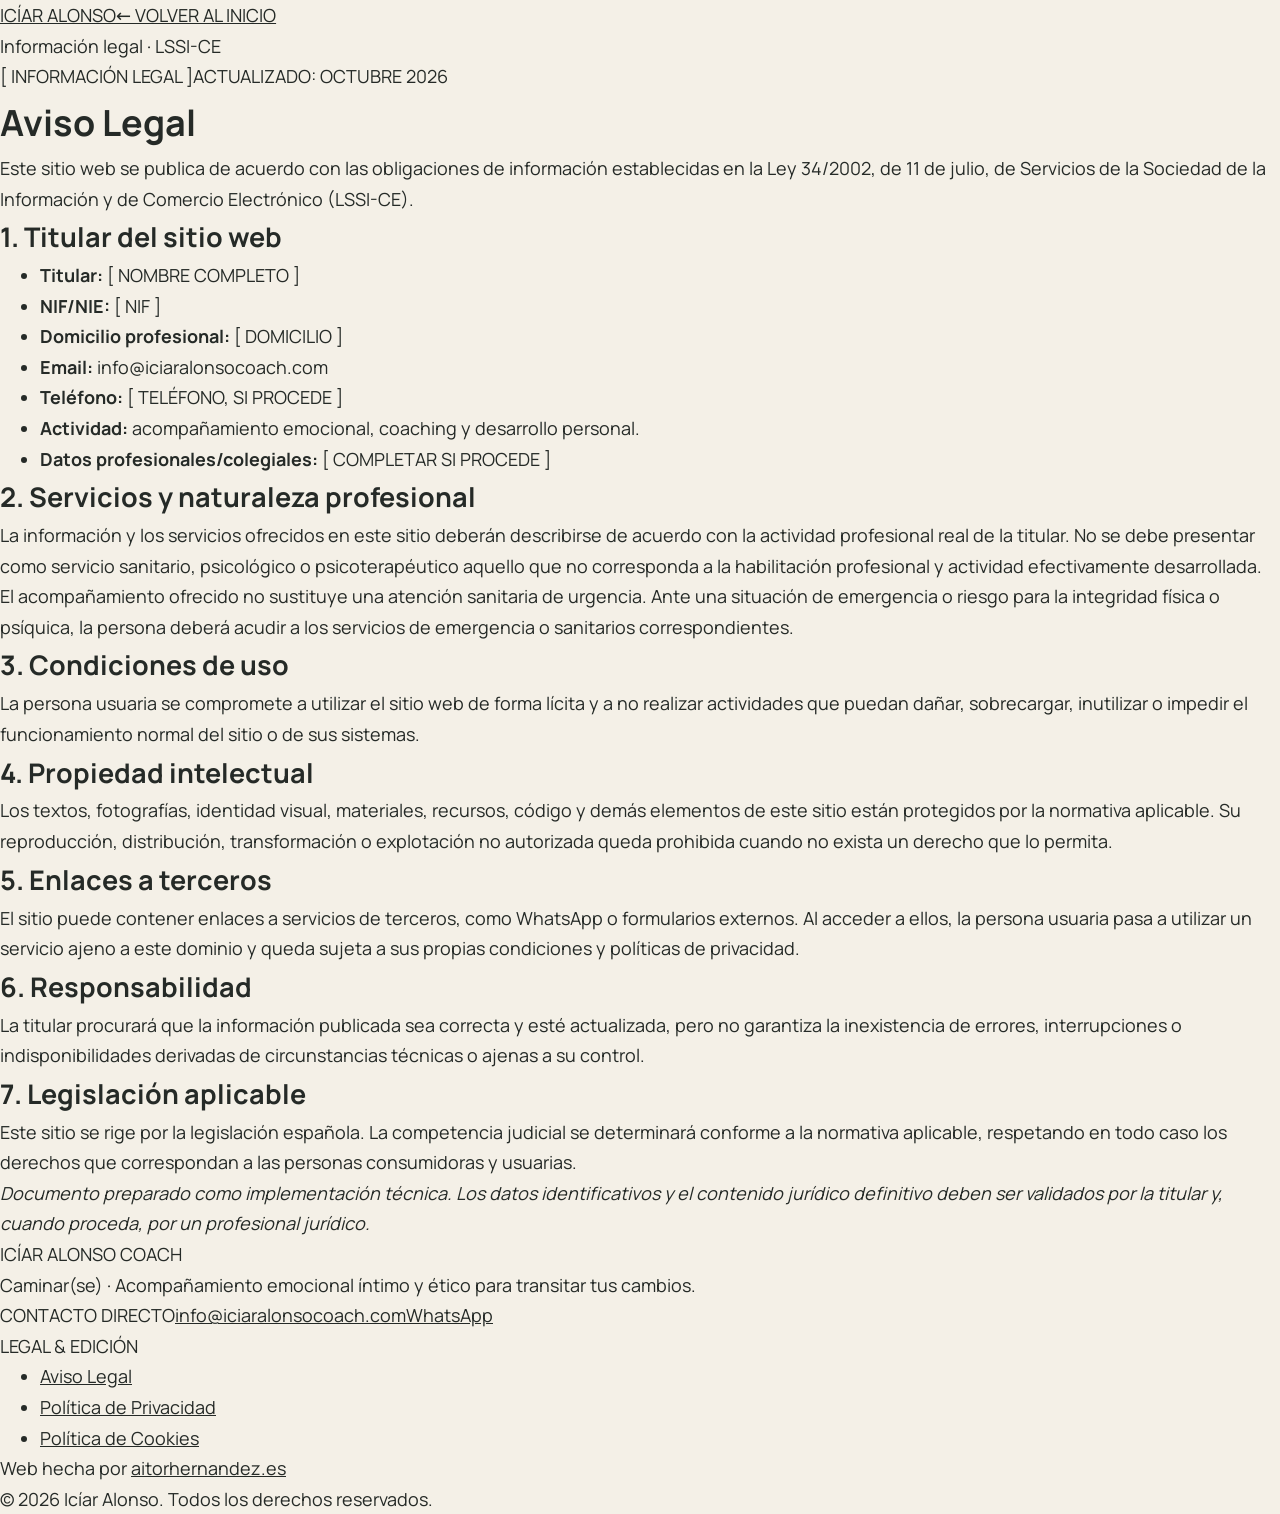
==== aviso-legal.html @ b38d6a60 "legal: add correctly named legal notice page" ====
<!DOCTYPE html>
<html lang="es" dir="ltr">
<head>
  <meta charset="UTF-8">
  <meta name="viewport" content="width=device-width, initial-scale=1.0, viewport-fit=cover">
  <title>Aviso Legal — Icíar Alonso Coach</title>
  <meta name="robots" content="noindex, follow">
  <link rel="canonical" href="https://iciarcoach.es/aviso-legal.html">
  <link rel="icon" href="favicon.svg" type="image/svg+xml">
  <meta name="theme-color" content="#F4F0E7">
  <link rel="stylesheet" href="css/styles.css">
</head>
<body class="editorial-flow page-reading">
<header class="masthead"><div class="masthead-inner">
  <a href="index.html" class="brand-signature" aria-label="Volver al inicio"><span class="brand-top">ICÍAR ALONSO</span><span class="brand-bottom">← VOLVER AL INICIO</span></a>
  <div class="masthead-center"><span class="live-status">Información legal · LSSI-CE</span></div>
</div></header>
<main class="letter-reading-view"><div class="letter-container">
  <div class="letter-stamp-top"><span class="spec-id">[ INFORMACIÓN LEGAL ]</span><span class="spec-legend">ACTUALIZADO: OCTUBRE 2026</span></div>
  <header class="letter-header"><h1 class="letter-headline">Aviso Legal</h1></header>
  <div class="legal-prose-content">
    <p>Este sitio web se publica de acuerdo con las obligaciones de información establecidas en la Ley 34/2002, de 11 de julio, de Servicios de la Sociedad de la Información y de Comercio Electrónico (LSSI-CE).</p>
    <section class="legal-block"><h2>1. Titular del sitio web</h2>
      <ul class="legal-data-list">
        <li><strong>Titular:</strong> [ NOMBRE COMPLETO ]</li>
        <li><strong>NIF/NIE:</strong> [ NIF ]</li>
        <li><strong>Domicilio profesional:</strong> [ DOMICILIO ]</li>
        <li><strong>Email:</strong> info@iciaralonsocoach.com</li>
        <li><strong>Teléfono:</strong> [ TELÉFONO, SI PROCEDE ]</li>
        <li><strong>Actividad:</strong> acompañamiento emocional, coaching y desarrollo personal.</li>
        <li><strong>Datos profesionales/colegiales:</strong> [ COMPLETAR SI PROCEDE ]</li>
      </ul>
    </section>
    <section class="legal-block"><h2>2. Servicios y naturaleza profesional</h2>
      <p>La información y los servicios ofrecidos en este sitio deberán describirse de acuerdo con la actividad profesional real de la titular. No se debe presentar como servicio sanitario, psicológico o psicoterapéutico aquello que no corresponda a la habilitación profesional y actividad efectivamente desarrollada.</p>
      <p>El acompañamiento ofrecido no sustituye una atención sanitaria de urgencia. Ante una situación de emergencia o riesgo para la integridad física o psíquica, la persona deberá acudir a los servicios de emergencia o sanitarios correspondientes.</p>
    </section>
    <section class="legal-block"><h2>3. Condiciones de uso</h2>
      <p>La persona usuaria se compromete a utilizar el sitio web de forma lícita y a no realizar actividades que puedan dañar, sobrecargar, inutilizar o impedir el funcionamiento normal del sitio o de sus sistemas.</p>
    </section>
    <section class="legal-block"><h2>4. Propiedad intelectual</h2>
      <p>Los textos, fotografías, identidad visual, materiales, recursos, código y demás elementos de este sitio están protegidos por la normativa aplicable. Su reproducción, distribución, transformación o explotación no autorizada queda prohibida cuando no exista un derecho que lo permita.</p>
    </section>
    <section class="legal-block"><h2>5. Enlaces a terceros</h2>
      <p>El sitio puede contener enlaces a servicios de terceros, como WhatsApp o formularios externos. Al acceder a ellos, la persona usuaria pasa a utilizar un servicio ajeno a este dominio y queda sujeta a sus propias condiciones y políticas de privacidad.</p>
    </section>
    <section class="legal-block"><h2>6. Responsabilidad</h2>
      <p>La titular procurará que la información publicada sea correcta y esté actualizada, pero no garantiza la inexistencia de errores, interrupciones o indisponibilidades derivadas de circunstancias técnicas o ajenas a su control.</p>
    </section>
    <section class="legal-block"><h2>7. Legislación aplicable</h2>
      <p>Este sitio se rige por la legislación española. La competencia judicial se determinará conforme a la normativa aplicable, respetando en todo caso los derechos que correspondan a las personas consumidoras y usuarias.</p>
    </section>
    <p class="legal-meta-note"><em>Documento preparado como implementación técnica. Los datos identificativos y el contenido jurídico definitivo deben ser validados por la titular y, cuando proceda, por un profesional jurídico.</em></p>
  </div>
</div></main>
<footer class="colophon" role="contentinfo"><div class="colophon-bounds">
  <div class="colophon-primary"><span class="colophon-logo">ICÍAR ALONSO COACH</span><p class="colophon-statement">Caminar(se) · Acompañamiento emocional íntimo y ético para transitar tus cambios.</p></div>
  <div class="colophon-contact"><span class="colophon-col-head">CONTACTO DIRECTO</span><a href="mailto:info@iciaralonsocoach.com">info@iciaralonsocoach.com</a><a href="https://wa.link/zugo5a" target="_blank" rel="noopener noreferrer">WhatsApp</a></div>
  <div class="colophon-legal"><span class="colophon-col-head">LEGAL & EDICIÓN</span><ul class="legal-nav-list"><li><a href="aviso-legal.html">Aviso Legal</a></li><li><a href="politica-privacidad.html">Política de Privacidad</a></li><li><a href="politica-cookies.html">Política de Cookies</a></li></ul><p class="credits-line">Web hecha por <a href="https://aitorhernandez.es" target="_blank" rel="noopener noreferrer" class="author-link">aitorhernandez.es</a></p><p>&copy; 2026 Icíar Alonso. Todos los derechos reservados.</p></div>
</div></footer>
<script src="js/main.js" defer></script>
</body></html>
---- css/styles.css ----
@font-face{font-family:"Fraunces";src:url(../fonts/fraunces-latin-wght-normal.woff2) format("woff2");font-weight:100 900;font-style:normal;font-display:swap}
@font-face{font-family:"Fraunces";src:url(../fonts/fraunces-latin-wght-italic.woff2) format("woff2");font-weight:100 900;font-style:italic;font-display:swap}
@font-face{font-family:"Manrope";src:url(../fonts/manrope-latin-wght-normal.woff2) format("woff2");font-weight:200 800;font-display:swap}
:root{--bosque:#29483F;--salvia:#A9BBAE;--marfil:#F4F0E7;--terracota:#B76F5C;--arena:#D8C7AA;--carbon:#252A27;
--serif:"Fraunces",Georgia,serif;--sans:"Manrope",system-ui,sans-serif;--pad:clamp(1.4rem,6vw,6rem);--ease:cubic-bezier(.2,.7,.1,1)}
*,*::before,*::after{box-sizing:border-box;margin:0}
html{scroll-behavior:smooth;-webkit-text-size-adjust:100%}
body{background:var(--marfil);color:var(--carbon);font:400 1.0625rem/1.7 var(--sans);overflow-x:hidden}
img{display:block;max-width:100%;height:auto}
a{color:inherit}
em{font-style:italic}
:focus-visible{outline:2px solid var(--terracota);outline-offset:4px}
.skip{position:absolute;left:1rem;top:-4rem;background:var(--marfil);padding:.6rem 1rem;z-index:99}.skip:focus{top:1rem}

/* barra */
.bar{position:fixed;inset:0 0 auto;z-index:20;display:flex;justify-content:space-between;align-items:center;padding:calc(1.1rem + env(safe-area-inset-top)) var(--pad) 1rem;color:var(--marfil);mix-blend-mode:normal;transition:transform .5s var(--ease)}
.bar.is-hidden{transform:translateY(-110%)}
.bar__mark{font:italic 400 1.25rem var(--serif);text-decoration:none}
.bar__mark{font:400 .95rem var(--serif);letter-spacing:.28em;text-decoration:none}
.bar__btn{background:none;border:0;color:inherit;font:600 .8rem var(--sans);letter-spacing:.14em;text-transform:lowercase;padding:.6rem 0;cursor:pointer;border-bottom:1px solid currentColor}
.menu{position:fixed;inset:0;z-index:15;background:var(--bosque);color:var(--marfil);display:flex;align-items:center;padding:var(--pad)}
.menu[hidden]{display:none}
.menu ul{list-style:none;padding:0}
.menu a{display:block;font:300 clamp(2.2rem,9vw,5rem)/1.25 var(--serif);text-decoration:none;opacity:.85}
.menu a:hover{opacity:1;font-style:italic}
.trail{position:fixed;z-index:10;top:0;bottom:0;right:.7rem;width:1px;background:rgba(127,127,127,.25);pointer-events:none}
.trail i{position:absolute;left:-3px;top:0;width:7px;height:7px;border-radius:50%;background:var(--terracota);transform:translateY(var(--y,0))}

/* piezas */
.h2{font:300 clamp(2rem,7vw,3.6rem)/1.1 var(--serif);letter-spacing:-.01em}
.h3{font:400 .95rem var(--sans);letter-spacing:.02em;margin:3rem 0 1rem;opacity:.75}
.lead{font:300 clamp(1.3rem,4.6vw,1.9rem)/1.45 var(--serif)}
.lead em,.cases em{color:var(--terracota)}
.btn{display:inline-block;background:var(--bosque);color:var(--marfil);padding:1.05rem 1.7rem;border-radius:99px;text-decoration:none;font-weight:600;font-size:.95rem;transition:background .3s,transform .3s var(--ease)}
.btn:hover{background:var(--terracota);transform:translateY(-2px)}
.btn--light{background:var(--marfil);color:var(--bosque)}.btn--light:hover{background:var(--arena);color:var(--carbon)}
.btn--sand{background:var(--arena);color:var(--carbon)}.btn--sand:hover{background:var(--marfil)}
.lnk{font-weight:600;font-size:.95rem;margin-left:1.2rem;display:inline-block;padding:.6rem 0}

/* hero */
.hero{position:relative;min-height:100svh;display:block;color:var(--marfil);background:var(--bosque);overflow:hidden}
.hero__img{position:relative;display:block;height:64svh}
.hero__img img{width:100%;height:100%;object-fit:cover;object-position:50% 35%}
.hero__img::after{content:"";position:absolute;inset:0;background:linear-gradient(180deg,rgba(20,36,30,.5) 0%,rgba(20,36,30,0) 30%,rgba(41,72,63,.7) 75%,var(--bosque) 100%)}
.hero__txt{position:relative;margin-top:-5.5rem;padding:0 var(--pad) 3.5rem;max-width:68rem;width:100%}
.hero__h{font:300 clamp(1.9rem,7.6vw,5.2rem)/1.06 var(--serif);letter-spacing:-.02em;margin-bottom:1.6rem}
.line{display:block;overflow:hidden;padding-bottom:.08em}
.line>span{display:block}
.js .line>span{transform:translateY(105%)}
.js.ready .line>span{transform:none;transition:transform 1.4s var(--ease)}
.js.ready .line:nth-child(2)>span{transition-delay:.12s}.js.ready .line:nth-child(3)>span{transition-delay:.24s}.js.ready .line:nth-child(4)>span{transition-delay:.36s}
.hero__sub{max-width:30rem;font-size:1rem;opacity:.92;margin-bottom:1.8rem}
.hero__cta .btn{background:var(--marfil);color:var(--bosque)}.hero__cta .btn:hover{background:var(--terracota);color:var(--marfil)}
.hero__sign{position:absolute;right:calc(var(--pad) + .8rem);top:50%;writing-mode:vertical-rl;font-size:.72rem;letter-spacing:.3em;opacity:.7;display:none}

/* pausa */
.pause{min-height:100svh;display:grid;place-items:center;padding:6rem var(--pad);background:var(--marfil)}
.pause__t{font:300 clamp(1.9rem,7.4vw,4.4rem)/1.22 var(--serif);max-width:20em;letter-spacing:-.015em}
.pause__t .w{opacity:.14;transition:opacity .5s}.pause__t .w.on{opacity:1}

/* qué es */
.que{padding:2rem var(--pad) 7rem;display:grid;gap:3.5rem}
.que__fig{margin:0 calc(var(--pad)*-1) 0 0;aspect-ratio:3/4;overflow:hidden}
.que__fig img{width:100%;height:100%;object-fit:cover}
.que .h2{margin-bottom:1.6rem}
.cases{list-style:none;padding:0;counter-reset:c}
.cases li{padding:1.3rem 0;border-top:1px solid rgba(37,42,39,.25);font:300 1.25rem/1.45 var(--serif)}
.cases li:last-child{border-bottom:1px solid rgba(37,42,39,.25)}
.coda{margin-top:2.5rem;font:italic 300 1.3rem/1.5 var(--serif)}

/* cómo */
.como{background:var(--bosque);color:var(--marfil);padding:7rem var(--pad);display:grid;gap:2.5rem}
.como .h2{opacity:.6;font-size:1.1rem;font-family:var(--sans);font-weight:500;letter-spacing:.02em}
.como p{font:300 clamp(1.7rem,6vw,3.2rem)/1.2 var(--serif);max-width:18em}
.como__b{margin-left:12%}.como__c{margin-left:4%;color:var(--arena)}

/* objetivo: imagen a pantalla completa */
.goal{position:relative;min-height:90svh;display:grid;align-items:end;color:var(--marfil);overflow:hidden}
.goal__img{position:absolute;inset:0;width:100%;height:100%;object-fit:cover;object-position:40% 70%}
.goal::before{content:"";position:absolute;inset:0;z-index:1;background:linear-gradient(180deg,rgba(20,36,30,.1),rgba(20,36,30,.82))}
.goal__t{position:relative;z-index:2;padding:0 var(--pad) 4rem;font:300 clamp(2.3rem,9.5vw,6.5rem)/1.04 var(--serif);letter-spacing:-.025em;max-width:13em}

/* llamada */
.call{background:var(--terracota);color:var(--marfil);padding:8rem var(--pad);min-height:85svh;display:flex;flex-direction:column;justify-content:center;align-items:flex-start;gap:1.6rem}
.call__h{font:300 clamp(2.4rem,9vw,5.4rem)/1.05 var(--serif);letter-spacing:-.02em;max-width:11em}
.call__p{max-width:30rem;font-size:1.1rem}
.call .btn--light{color:#6b3526;margin-top:1rem}

/* sobre mí */
.yo{background:var(--arena);padding:6rem var(--pad);display:grid;gap:2.5rem}
.yo__fig{width:72%;margin-left:auto;aspect-ratio:4/5;overflow:hidden;border-radius:999px 999px 0 0}
.yo__fig img{width:100%;height:100%;object-fit:cover}
.yo .h2{margin-bottom:1.5rem}.yo .lead{margin-bottom:1.5rem}.yo__body>p:last-child{max-width:34rem}

/* testimonios */
.voces{background:var(--salvia);padding:6rem 0 6rem}
.voces .h2,.voces__note{padding:0 var(--pad)}
.voces__note{margin:1rem 0 3rem;max-width:32rem;font-size:.95rem}
.voces__track{display:flex;gap:3rem;overflow-x:auto;scroll-snap-type:x mandatory;padding:0 var(--pad) 1rem;scrollbar-width:none}
.voces__track::-webkit-scrollbar{display:none}
blockquote{flex:0 0 min(86vw,34rem);scroll-snap-align:start}
blockquote p{font:300 clamp(1.3rem,4.6vw,1.75rem)/1.45 var(--serif)}
.voces{background:var(--salvia);padding:6rem var(--pad)}
.voces__note{margin:1rem 0 4rem;max-width:32rem;font-size:.95rem}
.voces__stage{display:grid}
blockquote{grid-area:1/1}
blockquote p{font:300 clamp(1.45rem,5.2vw,2.6rem)/1.35 var(--serif);max-width:26em;letter-spacing:-.01em}
.js .voz{opacity:0;visibility:hidden;transform:translateY(.8rem);transition:opacity .7s var(--ease),transform .7s var(--ease),visibility 0s .7s}
.js .voz.is-on{opacity:1;visibility:visible;transform:none;transition-delay:0s}
.voces__nav{display:flex;align-items:center;gap:1.5rem;margin-top:3.5rem;font-size:.85rem;letter-spacing:.14em}
.voces__nav button{width:3rem;height:3rem;border-radius:50%;border:1px solid var(--carbon);background:none;color:inherit;font-size:1.1rem;cursor:pointer;transition:background .3s,color .3s}
.voces__nav button:hover{background:var(--carbon);color:var(--salvia)}
.sr{position:absolute;width:1px;height:1px;overflow:hidden;clip:rect(0 0 0 0);white-space:nowrap}

/* faq */
.faq{padding:7rem var(--pad);max-width:60rem}
.faq .h2{margin-bottom:2.5rem}
details{border-top:1px solid rgba(37,42,39,.25)}details:last-of-type{border-bottom:1px solid rgba(37,42,39,.25)}
summary{list-style:none;cursor:pointer;padding:1.4rem 2rem 1.4rem 0;font:400 1.25rem/1.35 var(--serif);position:relative}
summary::-webkit-details-marker{display:none}
summary::after{content:"";position:absolute;right:.2rem;top:50%;width:.9rem;height:1px;background:currentColor;box-shadow:0 0 0 0 currentColor;transition:transform .4s var(--ease)}
summary::before{content:"";position:absolute;right:.2rem;top:50%;width:.9rem;height:1px;background:currentColor;transform:rotate(90deg);transition:transform .4s var(--ease)}
details[open] summary::before{transform:rotate(0)}
details p{padding:0 0 1.6rem;max-width:40rem}

/* regalo */
.gift{background:var(--carbon);color:var(--marfil);padding:8rem var(--pad);min-height:100svh;display:flex;flex-direction:column;justify-content:center;gap:1.5rem}
.gift__k{font:italic 300 1.1rem var(--serif);color:var(--arena)}
.gift__h{font:300 clamp(2rem,7.6vw,4.4rem)/1.1 var(--serif);max-width:14em;letter-spacing:-.015em}
.gift__p{max-width:30rem}
.gift .btn{align-self:flex-start;margin-top:.5rem}
.gift__s{font-size:.85rem;opacity:.65;max-width:30rem}

/* cierre */
.end{background:var(--bosque);color:var(--marfil);padding:8rem var(--pad) calc(3rem + env(safe-area-inset-bottom));display:grid;gap:1.8rem;justify-items:start}
.end__a{font:300 clamp(1.4rem,5vw,2.2rem)/1.35 var(--serif);max-width:22em;color:var(--salvia)}
.end__b{font:300 clamp(2.6rem,11vw,7.5rem)/1 var(--serif);letter-spacing:-.03em;max-width:9em;margin-top:2rem}
.end__c{display:flex;flex-wrap:wrap;gap:0 2rem;font-size:.95rem;margin-top:1.5rem}
.end__c a{padding:.5rem 0}
.end__line{width:100%;margin-top:5rem;overflow:visible}
.end__line path{fill:none;stroke:var(--salvia);stroke-width:1.2;stroke-dasharray:700;stroke-dashoffset:700;transition:stroke-dashoffset 2.6s var(--ease)}
.end__line.draw path{stroke-dashoffset:0}
.end__sign{font-size:.72rem;letter-spacing:.3em;opacity:.6}
.end__legal{font-size:.8rem;opacity:.7;line-height:1.8;border-top:1px solid rgba(244,240,231,.2);padding-top:1.5rem;width:100%;margin-top:1rem}
.end__legal a{text-underline-offset:3px}

/* reveal de imagen */
.js .reveal{clip-path:inset(0 0 100% 0);transition:clip-path 1.5s var(--ease)}
.js .reveal.in{clip-path:inset(0)}
.js .reveal img{clip-path:inset(0 0 100% 0);transition:clip-path 1.5s var(--ease)}
.js .reveal.in img{clip-path:inset(0)}

@media(min-width:48em){
body{font-size:1.125rem}
.bar{padding-inline:var(--pad)}
.trail{right:1.6rem}
.hero{display:flex;align-items:flex-end}
.hero__img{position:absolute;inset:0;height:auto}
.hero__img::after{background:linear-gradient(180deg,rgba(20,36,30,.45) 0%,rgba(20,36,30,.2) 35%,rgba(20,36,30,.88) 100%)}
.hero__img img{position:absolute;left:16%;width:112%;max-width:none;object-position:50% 50%;-webkit-mask-image:linear-gradient(90deg,transparent,#000 22%);mask-image:linear-gradient(90deg,transparent,#000 22%)}
.hero__txt{margin-top:0;padding-bottom:6rem;max-width:88rem}
.hero__sign{display:block}
.que{grid-template-columns:5fr 6fr;gap:clamp(3rem,8vw,9rem);align-items:start;padding-top:8rem}
.que__fig{position:sticky;top:5rem;margin:0 0 0 calc(var(--pad)*-1)}
.como{grid-template-columns:1fr;padding:11rem var(--pad)}
.como__b{margin-left:22%}.como__c{margin-left:8%}
.goal__img{object-position:50% 60%}
.call{padding-inline:var(--pad);align-items:flex-end;text-align:right}
.call__h{max-width:12em}.call__p{max-width:26rem}
.yo{grid-template-columns:5fr 6fr;align-items:center;gap:clamp(3rem,8vw,9rem);padding-block:10rem}
.yo__fig{width:100%}
 .voces{padding-block:9rem}
 .voces{padding-block:9rem}.voces__stage{max-width:62rem}
.faq{margin-left:auto;margin-right:auto}
.end{padding-top:12rem}
}
@media(prefers-reduced-motion:reduce){
html{scroll-behavior:auto}
*{transition-duration:.01ms!important}
 .js .line>span{transform:none}.js .reveal{clip-path:none}.pause__t .w{opacity:1}
 .js .line>span{transform:none}.js .reveal img{clip-path:none}.pause__t .w{opacity:1}
.end__line path{stroke-dashoffset:0}
}
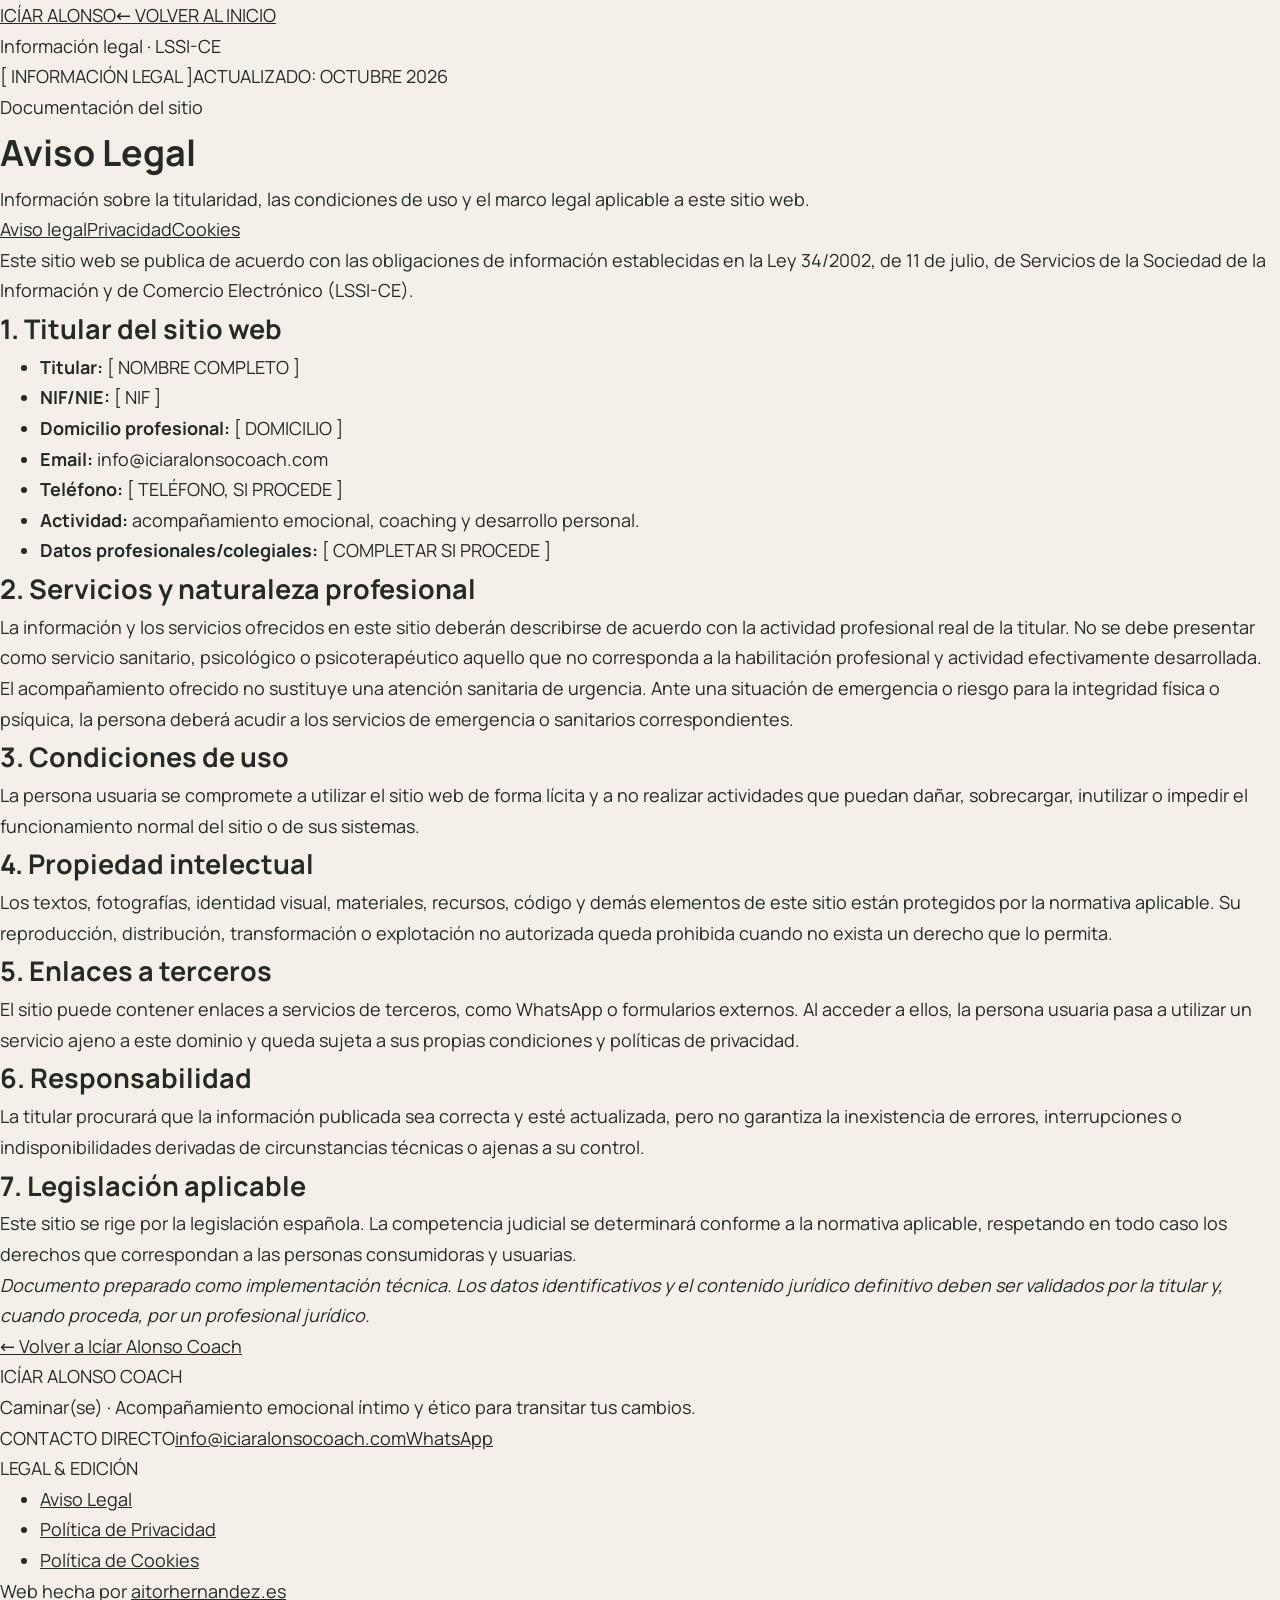
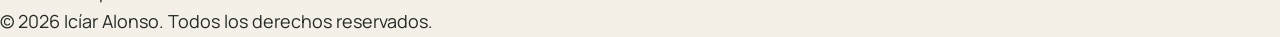
==== commit 897ec5c7: "Improve legal page UX and navigation" ====
--- a/aviso-legal.html
+++ b/aviso-legal.html
@@ -17,7 +17,8 @@
 </div></header>
 <main class="letter-reading-view"><div class="letter-container">
   <div class="letter-stamp-top"><span class="spec-id">[ INFORMACIÓN LEGAL ]</span><span class="spec-legend">ACTUALIZADO: OCTUBRE 2026</span></div>
-  <header class="letter-header"><h1 class="letter-headline">Aviso Legal</h1></header>
+  <header class="letter-header"><p class="legal-eyebrow">Documentación del sitio</p><h1 class="letter-headline">Aviso Legal</h1><p class="legal-intro">Información sobre la titularidad, las condiciones de uso y el marco legal aplicable a este sitio web.</p></header>
+  <nav class="legal-doc-nav" aria-label="Documentación legal"><a href="aviso-legal.html" aria-current="page">Aviso legal</a><a href="politica-privacidad.html">Privacidad</a><a href="politica-cookies.html">Cookies</a></nav>
   <div class="legal-prose-content">
     <p>Este sitio web se publica de acuerdo con las obligaciones de información establecidas en la Ley 34/2002, de 11 de julio, de Servicios de la Sociedad de la Información y de Comercio Electrónico (LSSI-CE).</p>
     <section class="legal-block"><h2>1. Titular del sitio web</h2>
@@ -52,6 +53,7 @@
     </section>
     <p class="legal-meta-note"><em>Documento preparado como implementación técnica. Los datos identificativos y el contenido jurídico definitivo deben ser validados por la titular y, cuando proceda, por un profesional jurídico.</em></p>
   </div>
+  <a class="legal-back-link" href="index.html">← Volver a Icíar Alonso Coach</a>
 </div></main>
 <footer class="colophon" role="contentinfo"><div class="colophon-bounds">
   <div class="colophon-primary"><span class="colophon-logo">ICÍAR ALONSO COACH</span><p class="colophon-statement">Caminar(se) · Acompañamiento emocional íntimo y ético para transitar tus cambios.</p></div>
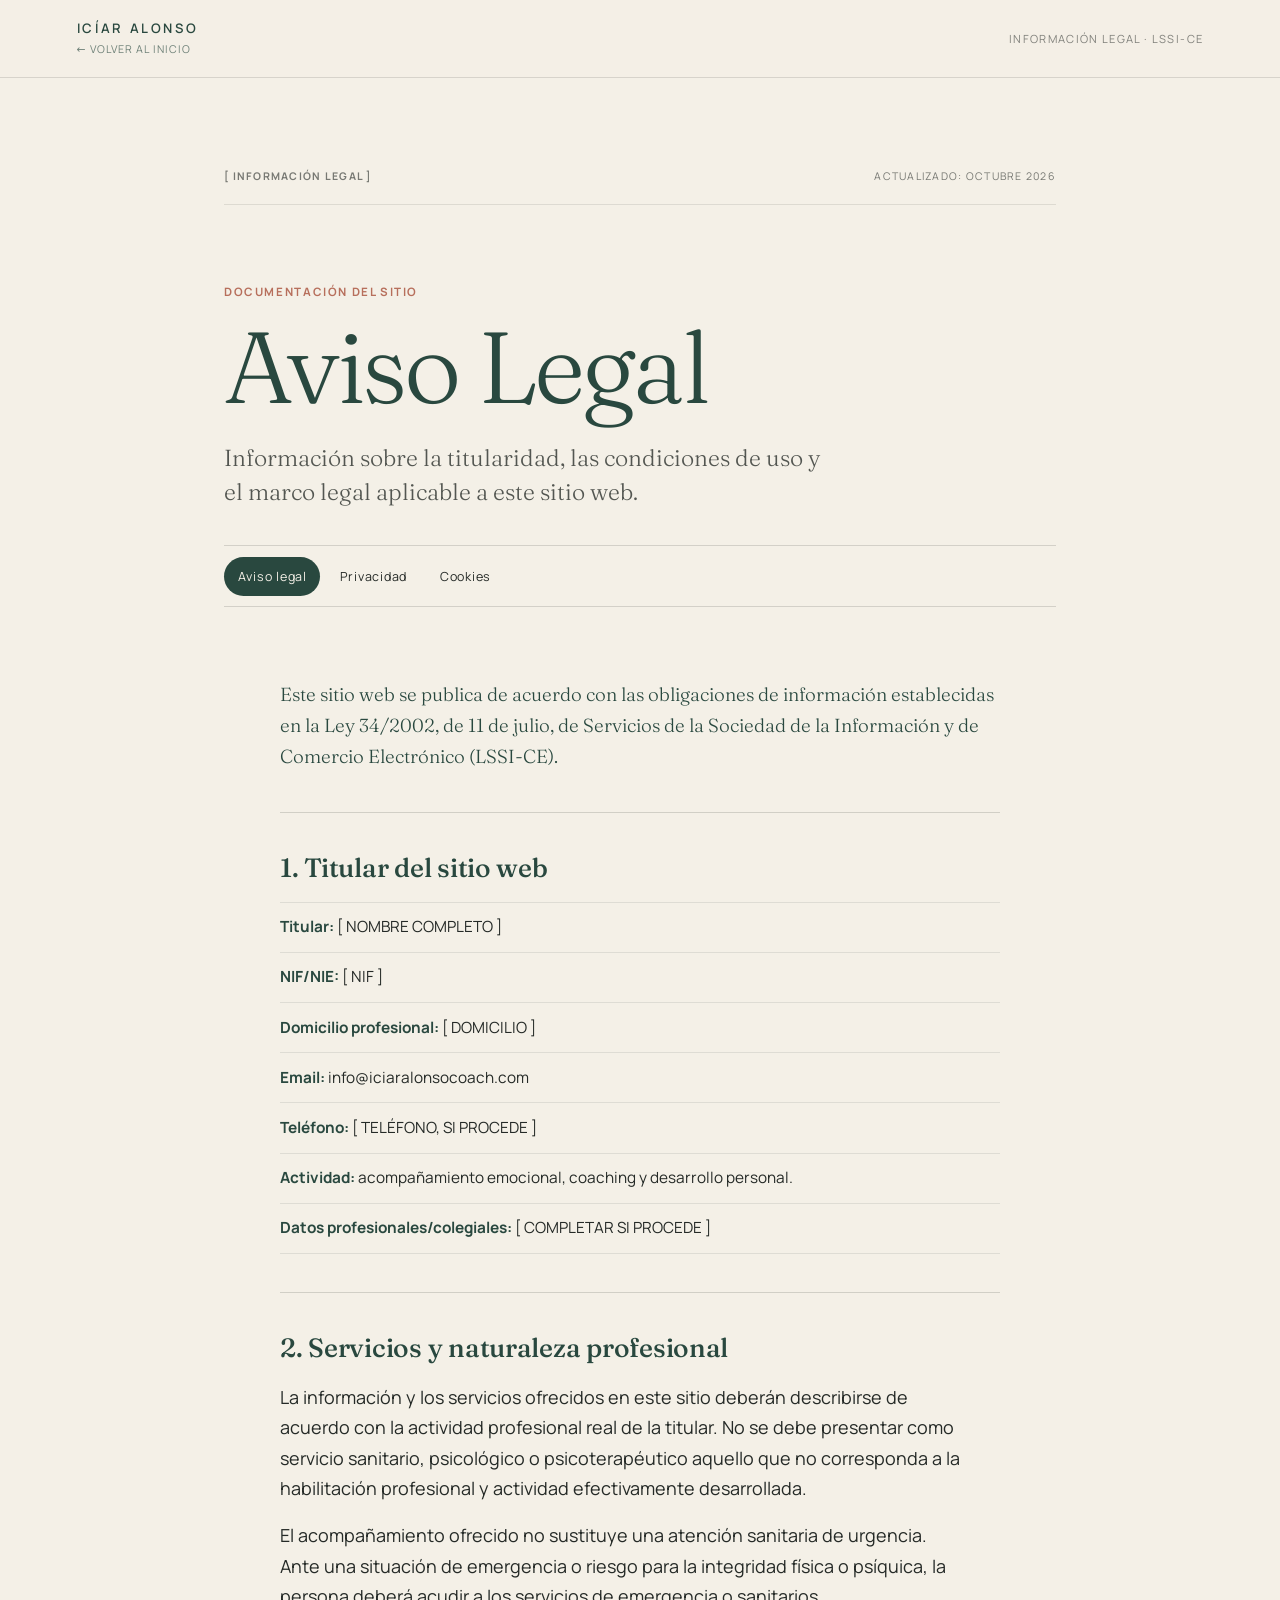
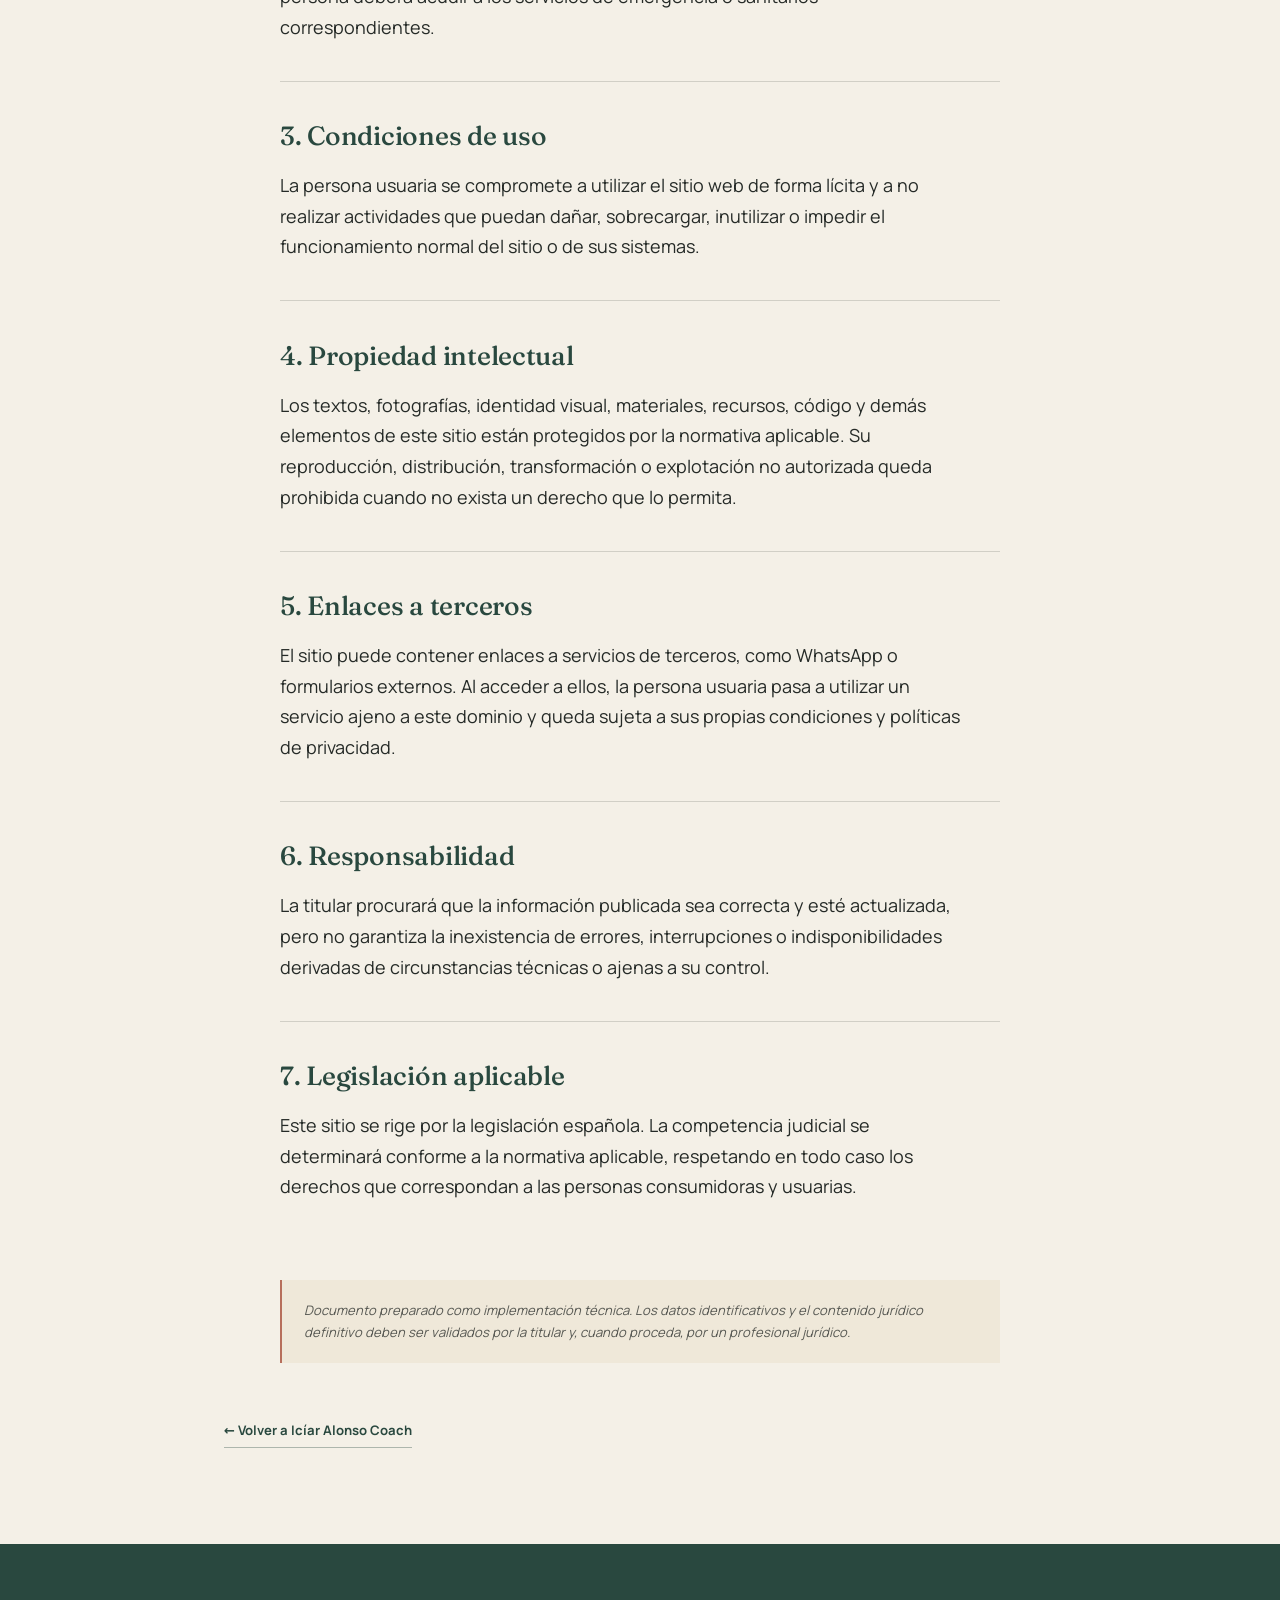
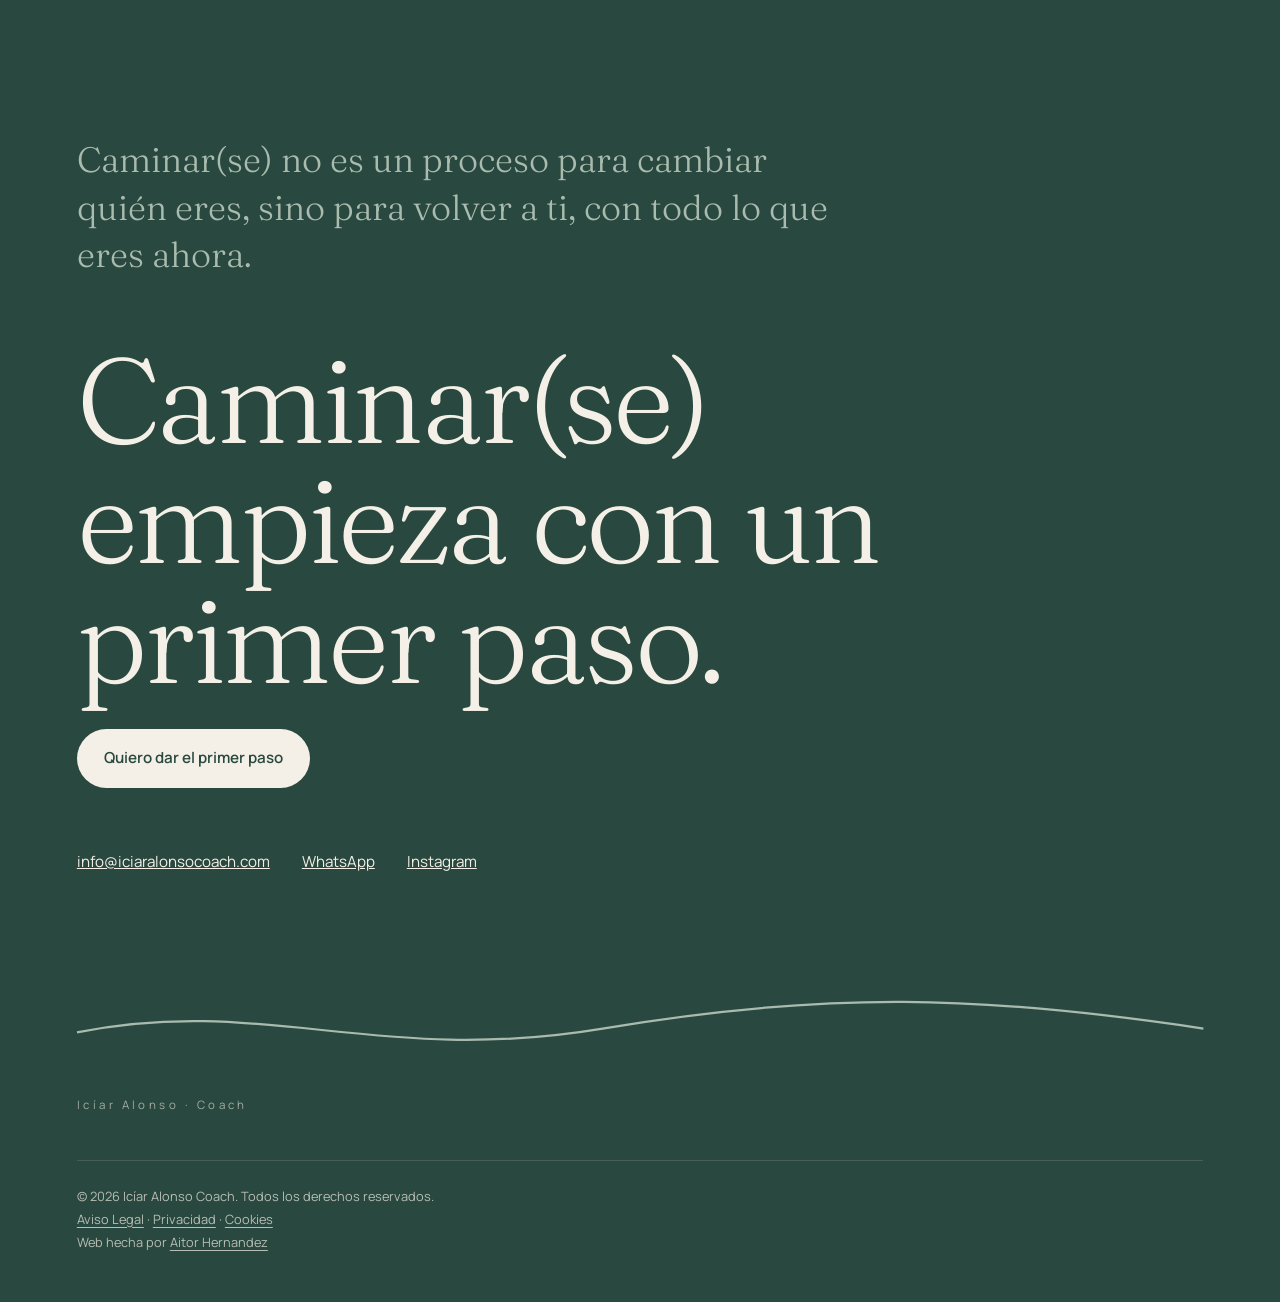
==== commit 081bb8ec: "Unify legal page footer with homepage" ====
--- a/aviso-legal.html
+++ b/aviso-legal.html
@@ -55,10 +55,14 @@
   </div>
   <a class="legal-back-link" href="index.html">← Volver a Icíar Alonso Coach</a>
 </div></main>
-<footer class="colophon" role="contentinfo"><div class="colophon-bounds">
-  <div class="colophon-primary"><span class="colophon-logo">ICÍAR ALONSO COACH</span><p class="colophon-statement">Caminar(se) · Acompañamiento emocional íntimo y ético para transitar tus cambios.</p></div>
-  <div class="colophon-contact"><span class="colophon-col-head">CONTACTO DIRECTO</span><a href="mailto:info@iciaralonsocoach.com">info@iciaralonsocoach.com</a><a href="https://wa.link/zugo5a" target="_blank" rel="noopener noreferrer">WhatsApp</a></div>
-  <div class="colophon-legal"><span class="colophon-col-head">LEGAL & EDICIÓN</span><ul class="legal-nav-list"><li><a href="aviso-legal.html">Aviso Legal</a></li><li><a href="politica-privacidad.html">Política de Privacidad</a></li><li><a href="politica-cookies.html">Política de Cookies</a></li></ul><p class="credits-line">Web hecha por <a href="https://aitorhernandez.es" target="_blank" rel="noopener noreferrer" class="author-link">aitorhernandez.es</a></p><p>&copy; 2026 Icíar Alonso. Todos los derechos reservados.</p></div>
-</div></footer>
+<footer class="end">
+  <p class="end__a">Caminar(se) no es un proceso para cambiar quién eres, sino para volver a ti, con todo lo que eres ahora.</p>
+  <p class="end__b">Caminar(se) empieza con un primer paso.</p>
+  <a class="btn btn--light" href="https://wa.link/zugo5a" rel="noopener">Quiero dar el primer paso</a>
+  <p class="end__c"><a href="mailto:info@iciaralonsocoach.com">info@iciaralonsocoach.com</a> <a href="https://wa.link/zugo5a" rel="noopener">WhatsApp</a> <a href="https://www.instagram.com/iciar_coach/" rel="noopener" target="_blank">Instagram <span class="sr">(se abre en una pestaña nueva)</span></a></p>
+  <svg class="end__line" viewBox="0 0 600 40" aria-hidden="true" focusable="false"><path d="M0 22 C100 2 160 40 280 20 S480 2 600 20"/></svg>
+  <p class="end__sign">Icíar Alonso · Coach</p>
+  <p class="end__legal">© 2026 Icíar Alonso Coach. Todos los derechos reservados.<br><a href="aviso-legal.html">Aviso Legal</a> · <a href="politica-privacidad.html">Privacidad</a> · <a href="politica-cookies.html">Cookies</a><br>Web hecha por <a href="https://www.aitorhernandez.es" rel="noopener" target="_blank">Aitor Hernandez<span class="sr"> (se abre en una pestaña nueva)</span></a></p>
+</footer>
 <script src="js/main.js" defer></script>
 </body></html>
--- a/css/styles.css
+++ b/css/styles.css
@@ -181,3 +181,58 @@
  .js .line>span{transform:none}.js .reveal img{clip-path:none}.pause__t .w{opacity:1}
 .end__line path{stroke-dashoffset:0}
 }
+
+/* páginas legales */
+.page-reading{background:var(--marfil);min-height:100vh}
+.masthead{border-bottom:1px solid rgba(37,42,39,.14);padding:1.2rem var(--pad);background:rgba(244,240,231,.96)}
+.masthead-inner{max-width:86rem;margin:0 auto;display:flex;align-items:center;justify-content:space-between;gap:2rem}
+.brand-signature{display:flex;flex-direction:column;gap:.18rem;text-decoration:none;color:var(--bosque)}
+.brand-top{font:600 .82rem var(--sans);letter-spacing:.2em}
+.brand-bottom{font-size:.67rem;letter-spacing:.1em;opacity:.65;transition:opacity .25s}
+.brand-signature:hover .brand-bottom{opacity:1}
+.masthead-center{font-size:.7rem;letter-spacing:.12em;text-transform:uppercase;opacity:.55;text-align:right}
+.letter-reading-view{padding:clamp(3rem,7vw,7rem) var(--pad) 6rem}
+.letter-container{width:min(100%,52rem);margin:0 auto}
+.letter-stamp-top{display:flex;justify-content:space-between;align-items:center;gap:1rem;padding-bottom:1.15rem;border-bottom:1px solid rgba(37,42,39,.18);font-size:.66rem;letter-spacing:.12em;text-transform:uppercase;opacity:.6}
+.spec-id{font-weight:700}
+.letter-header{padding:clamp(2.4rem,6vw,5rem) 0 2.2rem}
+.legal-eyebrow{font-size:.72rem;letter-spacing:.14em;text-transform:uppercase;color:var(--terracota);font-weight:700;margin-bottom:1rem}
+.letter-headline{font:300 clamp(3rem,9vw,6.3rem)/.98 var(--serif);letter-spacing:-.035em;color:var(--bosque);max-width:10em}
+.legal-intro{font:300 clamp(1.15rem,3vw,1.45rem)/1.5 var(--serif);max-width:38rem;margin-top:1.5rem;color:rgba(37,42,39,.78)}
+.legal-doc-nav{display:flex;flex-wrap:wrap;gap:.35rem;border-top:1px solid rgba(37,42,39,.16);border-bottom:1px solid rgba(37,42,39,.16);padding:.65rem 0;margin-bottom:clamp(2.5rem,6vw,4.5rem)}
+.legal-doc-nav a{font-size:.78rem;letter-spacing:.06em;text-decoration:none;padding:.55rem .85rem;border-radius:99px;transition:background .25s,color .25s}
+.legal-doc-nav a:hover{background:var(--arena)}
+.legal-doc-nav a[aria-current="page"]{background:var(--bosque);color:var(--marfil)}
+.legal-prose-content{max-width:45rem;margin:0 auto}
+.legal-prose-content>p:first-child{font:300 1.18rem/1.65 var(--serif);color:var(--bosque);padding-bottom:2.5rem}
+.legal-block{padding:2.4rem 0;border-top:1px solid rgba(37,42,39,.17)}
+.legal-block h2{font:500 clamp(1.3rem,3vw,1.65rem)/1.2 var(--serif);color:var(--bosque);margin-bottom:1.15rem;letter-spacing:-.01em}
+.legal-block p{max-width:43rem;margin-bottom:1rem}
+.legal-block p:last-child{margin-bottom:0}
+.legal-data-list{list-style:none;padding:0;margin:0}
+.legal-data-list li{padding:.72rem 0;border-bottom:1px solid rgba(37,42,39,.1);font-size:.96rem}
+.legal-data-list li:first-child{border-top:1px solid rgba(37,42,39,.1)}
+.legal-data-list strong{color:var(--bosque)}
+.inline-legal-link{text-underline-offset:3px;text-decoration-thickness:1px}
+.legal-meta-note{margin-top:2.5rem;padding:1.25rem 1.4rem;border-left:2px solid var(--terracota);background:rgba(216,199,170,.22);font-size:.82rem;line-height:1.65;color:rgba(37,42,39,.75)}
+.legal-back-link{display:inline-block;margin-top:3.5rem;color:var(--bosque);font-size:.82rem;font-weight:700;text-decoration:none;border-bottom:1px solid rgba(41,72,63,.35);padding-bottom:.35rem;transition:border-color .25s,color .25s}
+.legal-back-link:hover{color:var(--terracota);border-color:var(--terracota)}
+.legal-nav-list{list-style:none;padding:0;margin:.5rem 0 1.5rem}
+.legal-nav-list li{display:inline}
+.legal-nav-list li:not(:last-child)::after{content:" · ";opacity:.4;margin:0 .3rem}
+.legal-nav-list a{text-underline-offset:3px}
+@media(max-width:42em){
+.masthead{padding-top:1rem;padding-bottom:1rem}
+.masthead-center{display:none}
+.letter-reading-view{padding-top:2.5rem}
+.letter-stamp-top{align-items:flex-start;flex-direction:column;gap:.35rem}
+.letter-header{padding-top:2.5rem}
+.legal-doc-nav{position:sticky;top:0;z-index:5;background:rgba(244,240,231,.96);backdrop-filter:blur(10px);margin-inline:calc(var(--pad)*-1);padding-inline:var(--pad)}
+.legal-doc-nav a{font-size:.72rem;padding:.5rem .65rem}
+.legal-prose-content>p:first-child{font-size:1.08rem}
+.legal-block{padding:2rem 0}
+.legal-data-list li{font-size:.91rem}
+}
+@media(prefers-reduced-motion:reduce){
+.legal-doc-nav a,.brand-bottom,.legal-back-link{transition:none}
+}
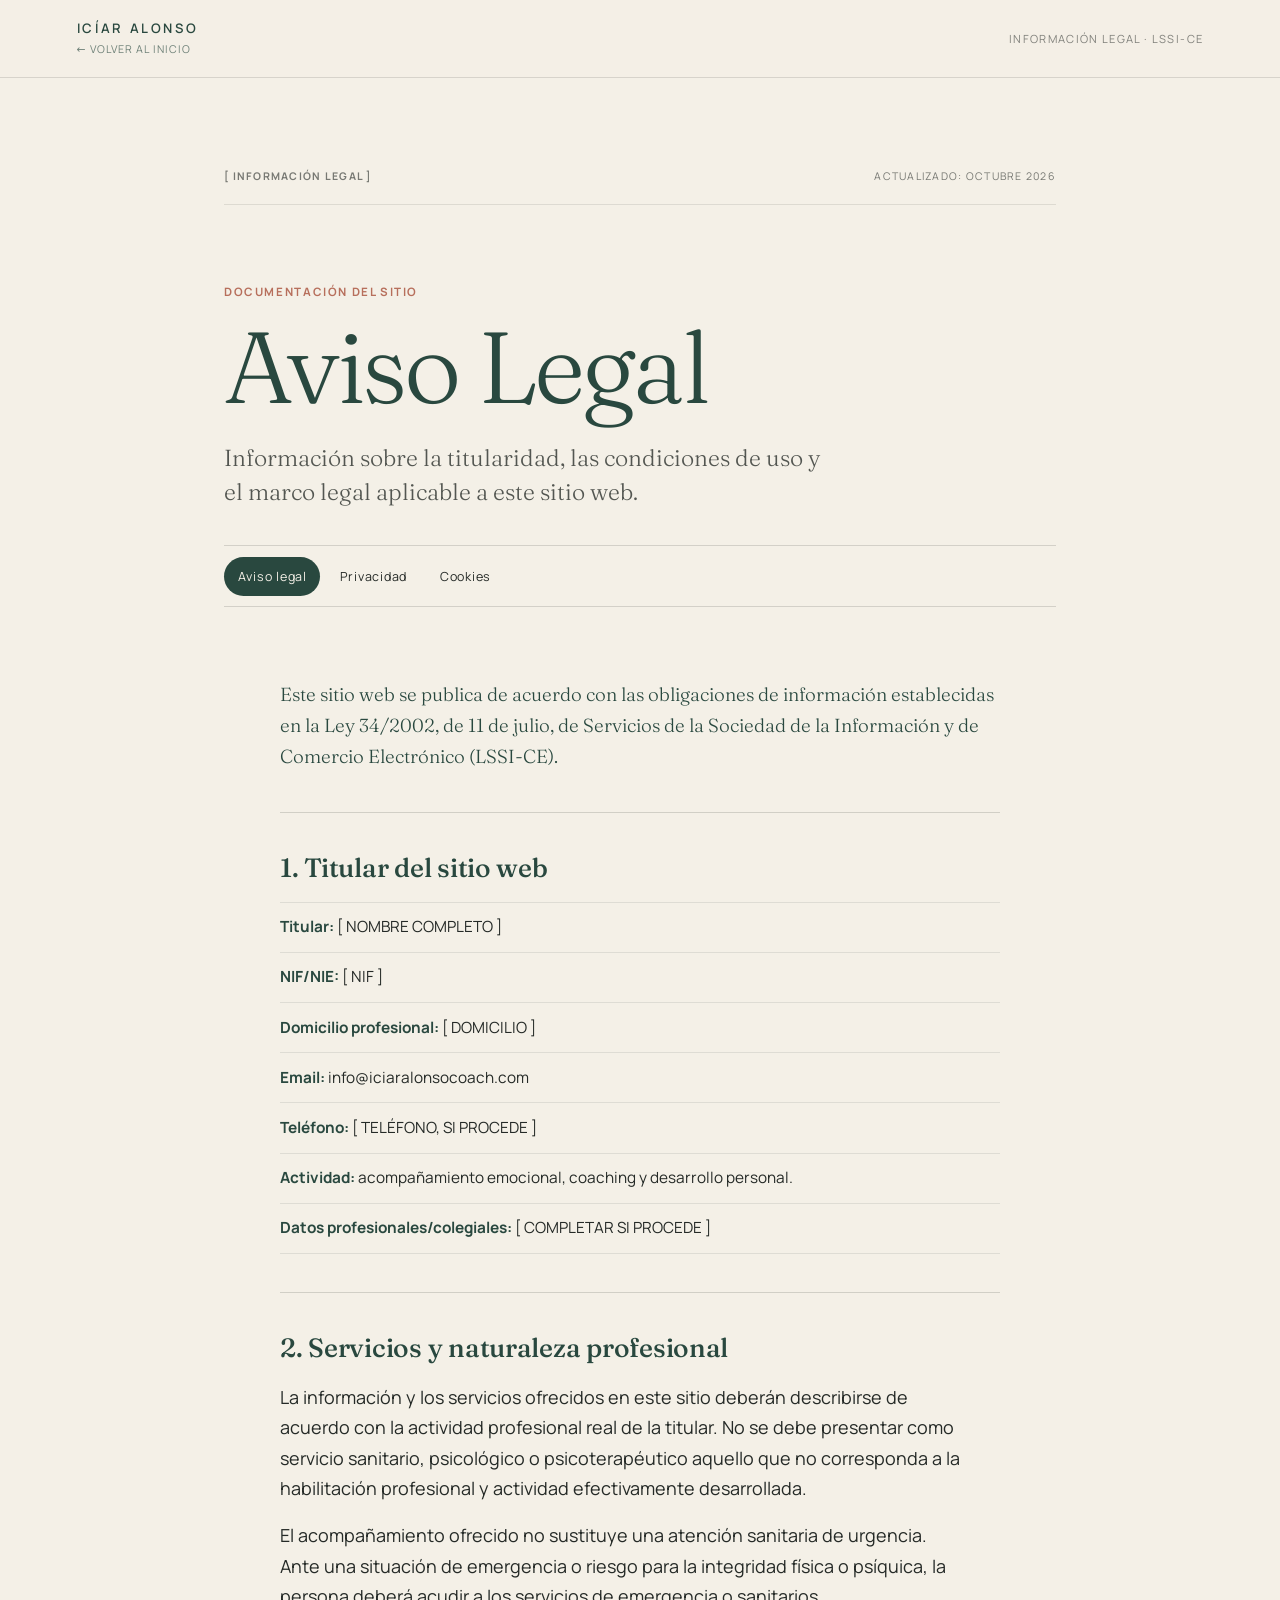
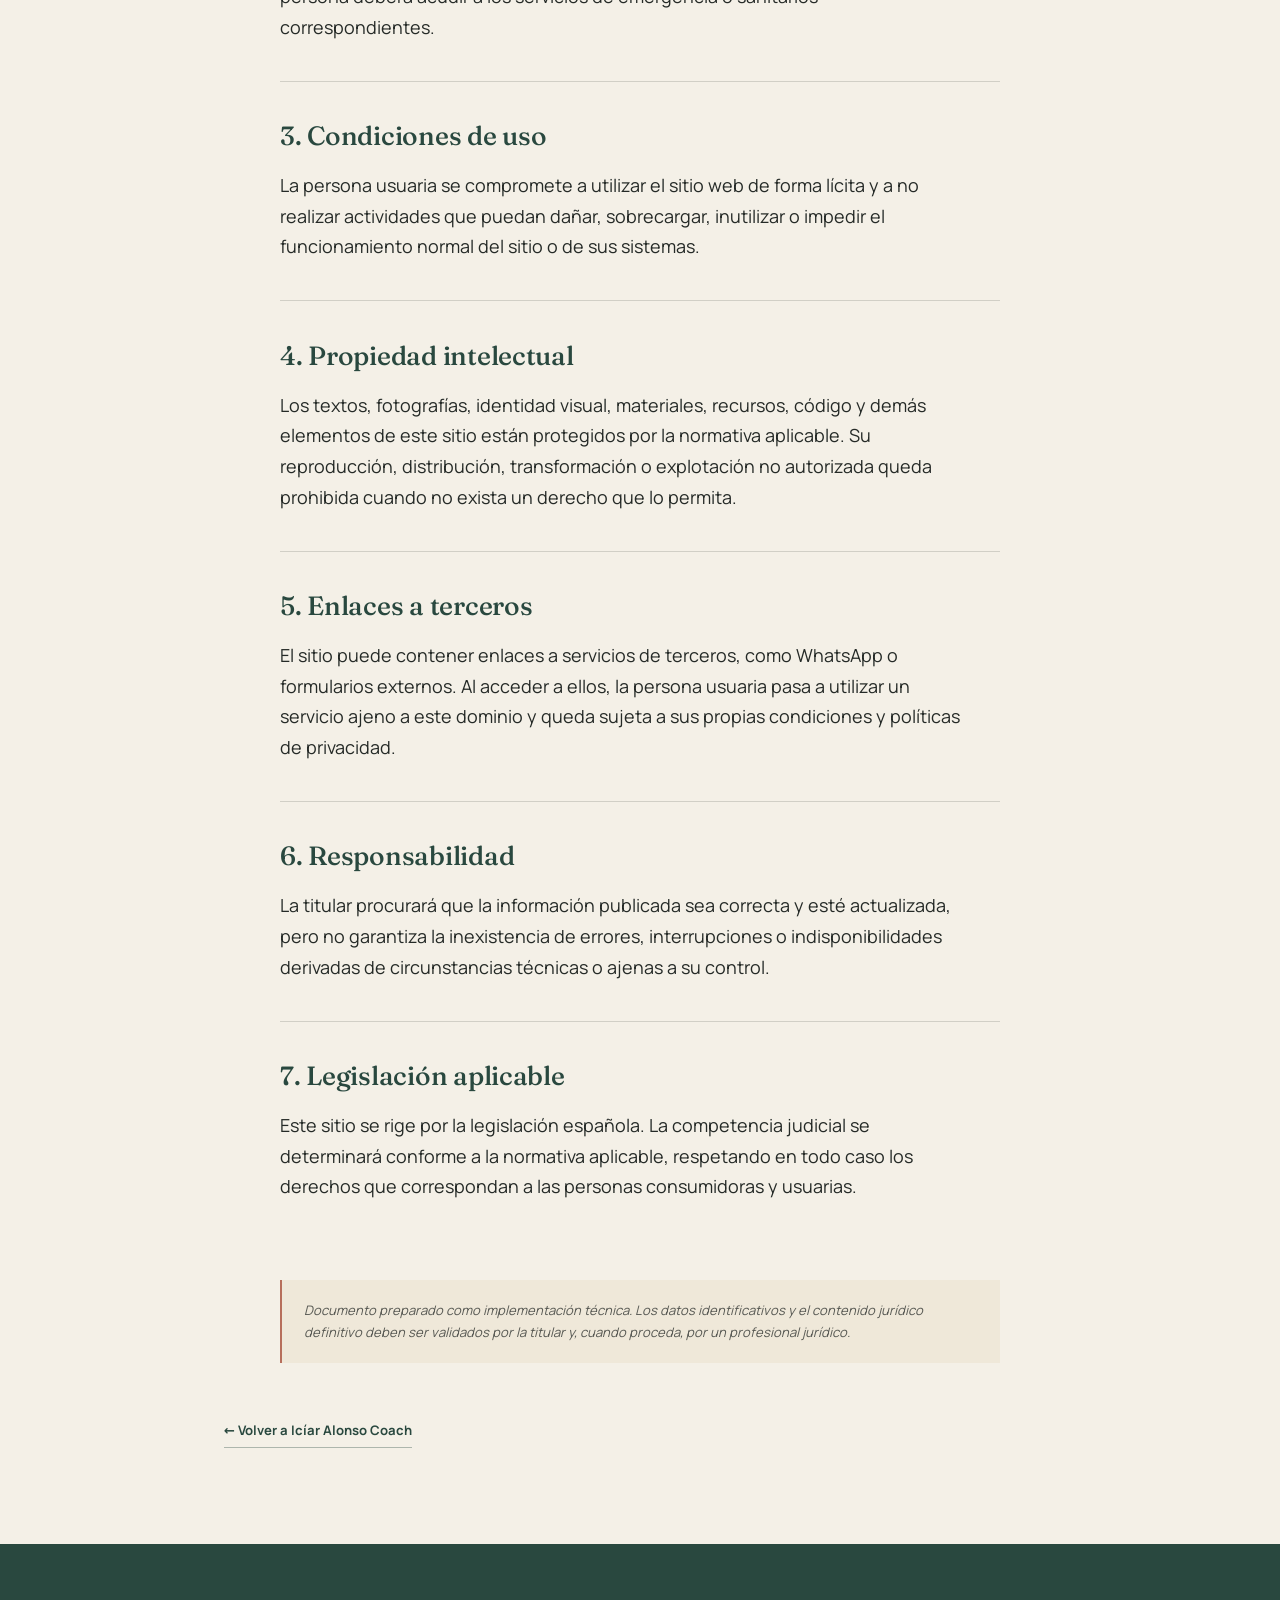
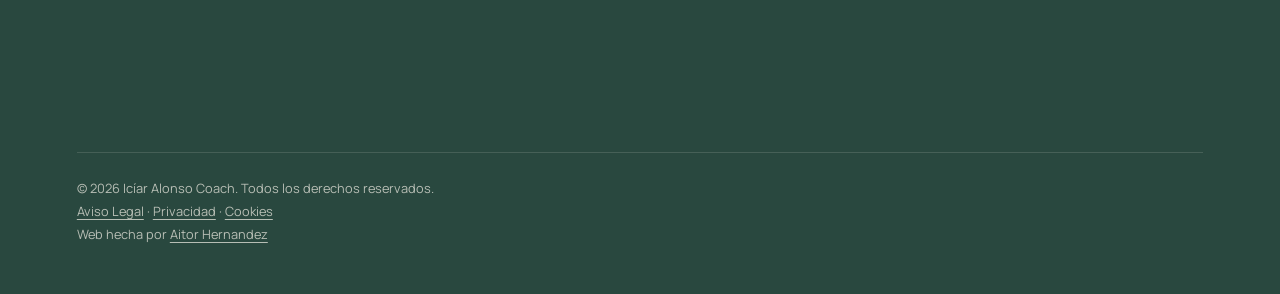
==== commit bfc55d8b: "Simplificar footer de páginas legales" ====
--- a/aviso-legal.html
+++ b/aviso-legal.html
@@ -56,12 +56,6 @@
   <a class="legal-back-link" href="index.html">← Volver a Icíar Alonso Coach</a>
 </div></main>
 <footer class="end">
-  <p class="end__a">Caminar(se) no es un proceso para cambiar quién eres, sino para volver a ti, con todo lo que eres ahora.</p>
-  <p class="end__b">Caminar(se) empieza con un primer paso.</p>
-  <a class="btn btn--light" href="https://wa.link/zugo5a" rel="noopener">Quiero dar el primer paso</a>
-  <p class="end__c"><a href="mailto:info@iciaralonsocoach.com">info@iciaralonsocoach.com</a> <a href="https://wa.link/zugo5a" rel="noopener">WhatsApp</a> <a href="https://www.instagram.com/iciar_coach/" rel="noopener" target="_blank">Instagram <span class="sr">(se abre en una pestaña nueva)</span></a></p>
-  <svg class="end__line" viewBox="0 0 600 40" aria-hidden="true" focusable="false"><path d="M0 22 C100 2 160 40 280 20 S480 2 600 20"/></svg>
-  <p class="end__sign">Icíar Alonso · Coach</p>
   <p class="end__legal">© 2026 Icíar Alonso Coach. Todos los derechos reservados.<br><a href="aviso-legal.html">Aviso Legal</a> · <a href="politica-privacidad.html">Privacidad</a> · <a href="politica-cookies.html">Cookies</a><br>Web hecha por <a href="https://www.aitorhernandez.es" rel="noopener" target="_blank">Aitor Hernandez<span class="sr"> (se abre en una pestaña nueva)</span></a></p>
 </footer>
 <script src="js/main.js" defer></script>
--- a/css/styles.css
+++ b/css/styles.css
@@ -236,3 +236,8 @@
 @media(prefers-reduced-motion:reduce){
 .legal-doc-nav a,.brand-bottom,.legal-back-link{transition:none}
 }
+
+/* testimonios: una sola voz visible cuando JavaScript está activo */
+.js .voces__stage{position:relative;min-height:clamp(16rem,34vw,24rem)}
+.js .voces .voz{grid-area:1/1;align-self:start}
+.js .voces__nav{display:flex}
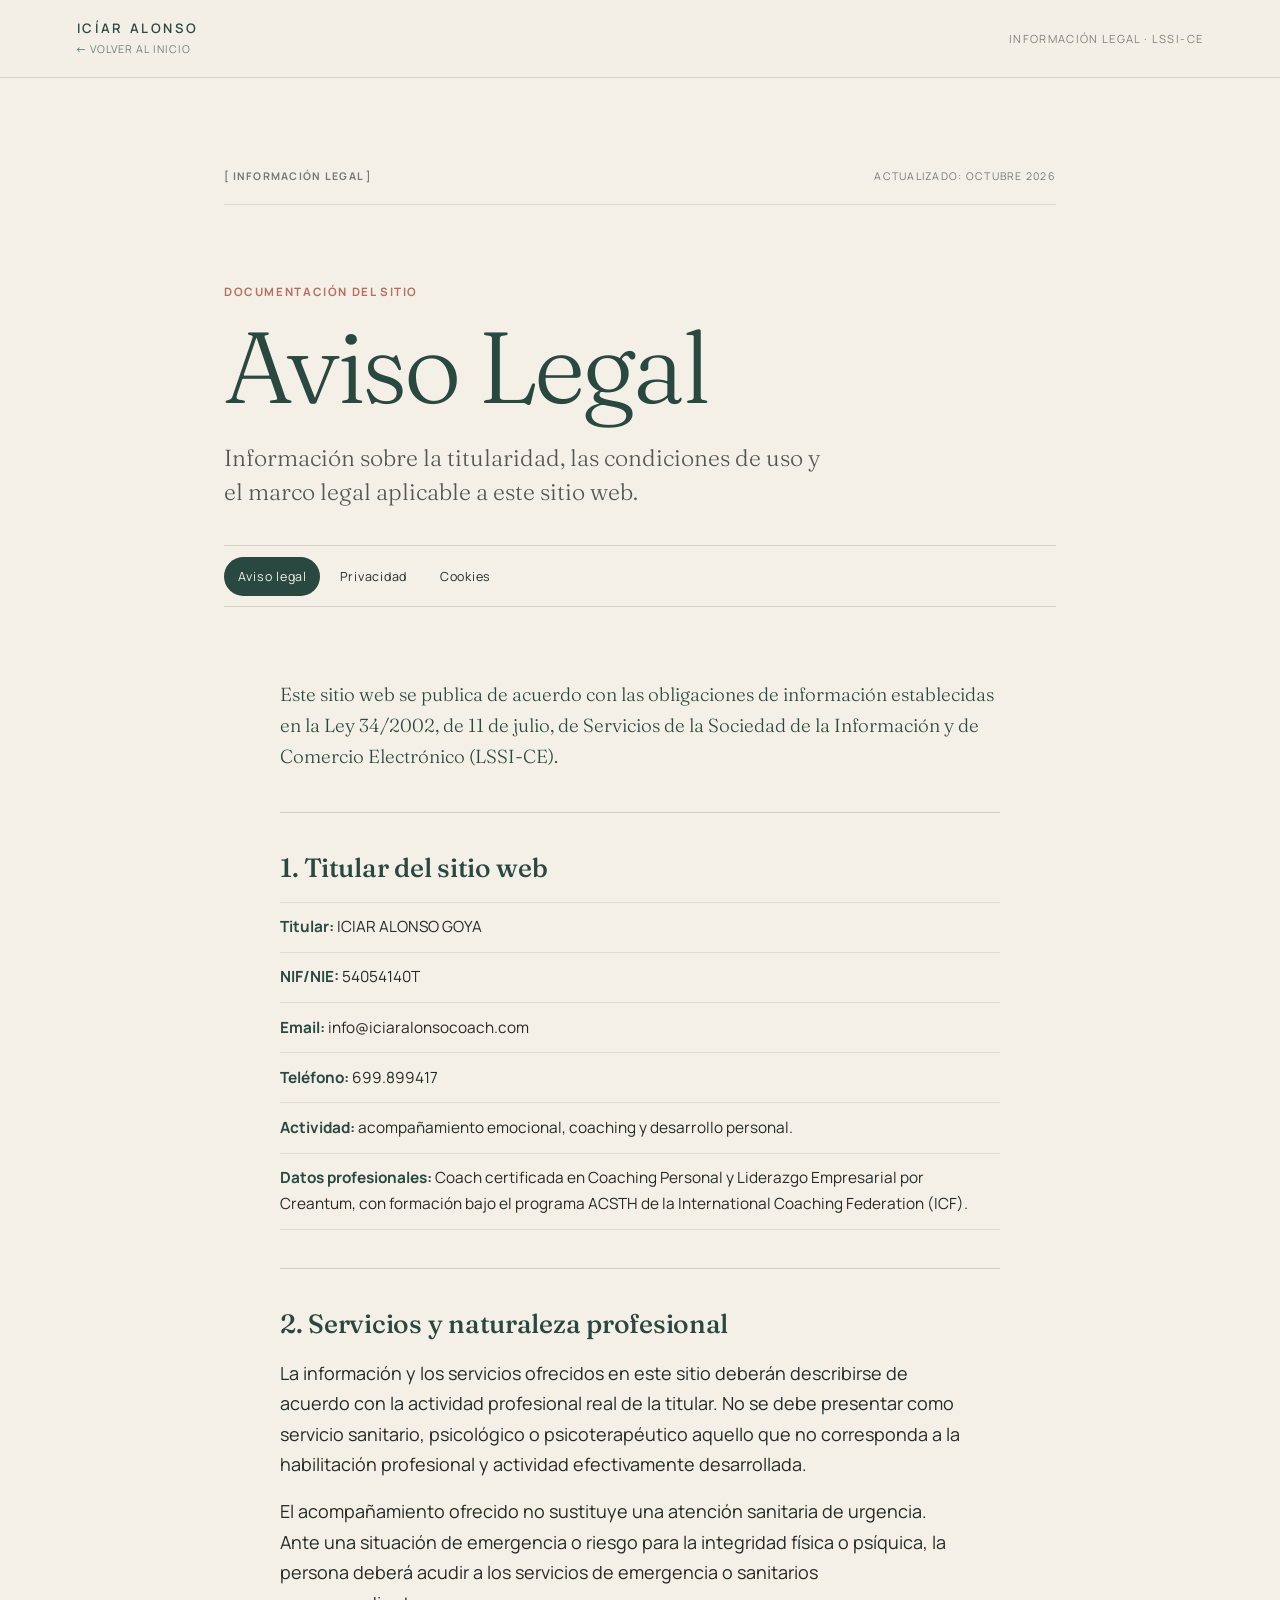
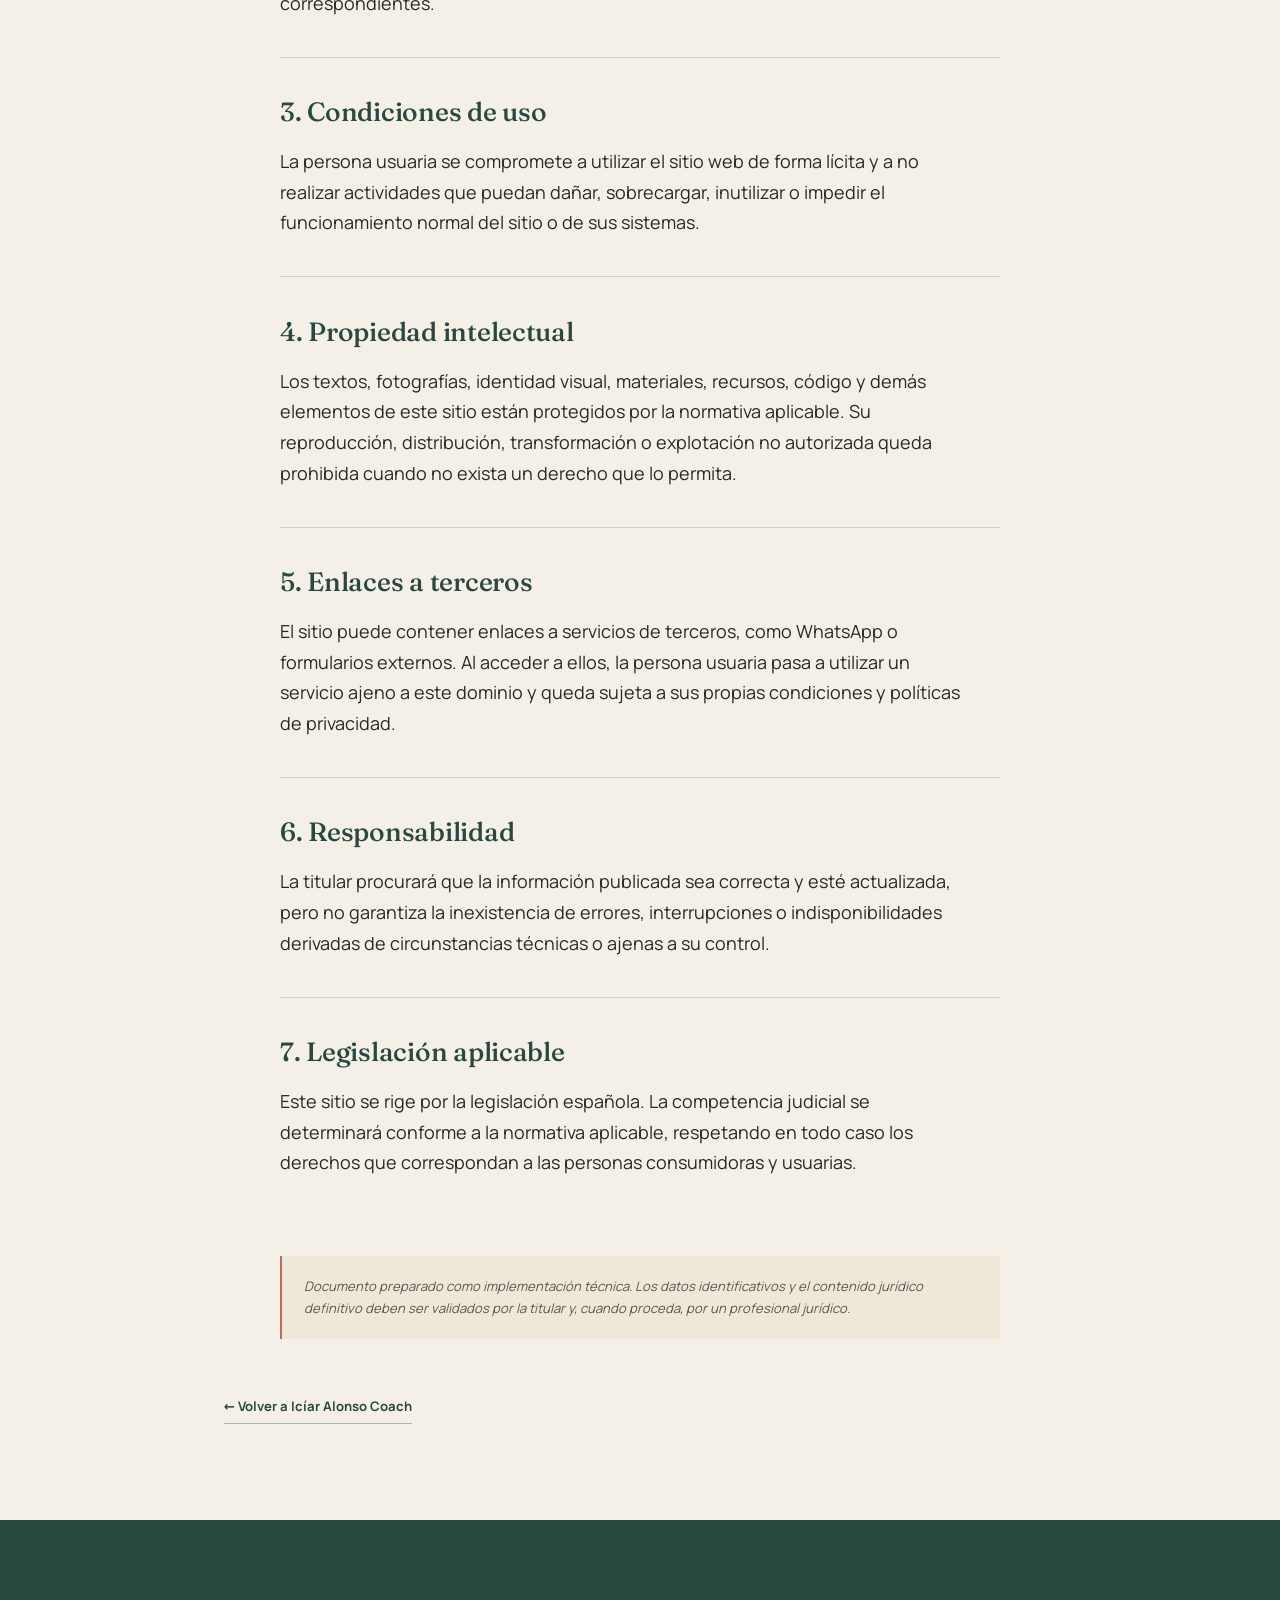
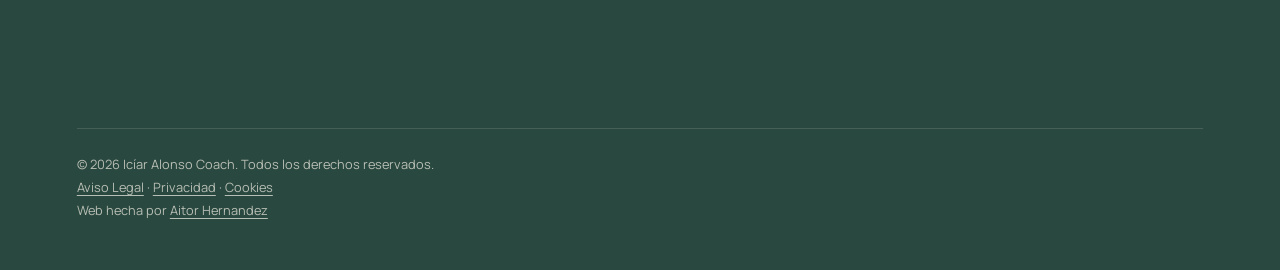
==== commit 3b620725: "Fill legal notice with supplied titular details" ====
--- a/aviso-legal.html
+++ b/aviso-legal.html
@@ -23,13 +23,12 @@
     <p>Este sitio web se publica de acuerdo con las obligaciones de información establecidas en la Ley 34/2002, de 11 de julio, de Servicios de la Sociedad de la Información y de Comercio Electrónico (LSSI-CE).</p>
     <section class="legal-block"><h2>1. Titular del sitio web</h2>
       <ul class="legal-data-list">
-        <li><strong>Titular:</strong> [ NOMBRE COMPLETO ]</li>
-        <li><strong>NIF/NIE:</strong> [ NIF ]</li>
-        <li><strong>Domicilio profesional:</strong> [ DOMICILIO ]</li>
+        <li><strong>Titular:</strong> ICIAR ALONSO GOYA</li>
+        <li><strong>NIF/NIE:</strong> 54054140T</li>
         <li><strong>Email:</strong> info@iciaralonsocoach.com</li>
-        <li><strong>Teléfono:</strong> [ TELÉFONO, SI PROCEDE ]</li>
+        <li><strong>Teléfono:</strong> 699.899417</li>
         <li><strong>Actividad:</strong> acompañamiento emocional, coaching y desarrollo personal.</li>
-        <li><strong>Datos profesionales/colegiales:</strong> [ COMPLETAR SI PROCEDE ]</li>
+        <li><strong>Datos profesionales:</strong> Coach certificada en Coaching Personal y Liderazgo Empresarial por Creantum, con formación bajo el programa ACSTH de la International Coaching Federation (ICF).</li>
       </ul>
     </section>
     <section class="legal-block"><h2>2. Servicios y naturaleza profesional</h2>
--- a/css/styles.css
+++ b/css/styles.css
@@ -69,10 +69,13 @@
 .coda{margin-top:2.5rem;font:italic 300 1.3rem/1.5 var(--serif)}
 
 /* cómo */
-.como{background:var(--bosque);color:var(--marfil);padding:7rem var(--pad);display:grid;gap:2.5rem}
-.como .h2{opacity:.6;font-size:1.1rem;font-family:var(--sans);font-weight:500;letter-spacing:.02em}
-.como p{font:300 clamp(1.7rem,6vw,3.2rem)/1.2 var(--serif);max-width:18em}
-.como__b{margin-left:12%}.como__c{margin-left:4%;color:var(--arena)}
+.como{background:var(--bosque);color:var(--marfil);padding:7rem var(--pad);display:grid;gap:3.5rem}
+.como .h2{font:300 clamp(2rem,7vw,3.6rem)/1.1 var(--serif);letter-spacing:-.01em;white-space:nowrap}
+.como__grid{display:grid;grid-template-columns:1fr;gap:3rem}
+.como__item{display:grid;gap:1.1rem}
+.como__icon{display:grid;place-items:center;width:2.6rem;height:2.6rem;border:1px solid rgba(244,240,231,.45);border-radius:50%;font-size:.65rem;letter-spacing:.08em;color:var(--arena)}
+.como__item p{font:300 clamp(1.45rem,5vw,2.4rem)/1.25 var(--serif);max-width:20em}
+.como__item:nth-child(3) p{color:var(--arena)}
 
 /* objetivo: imagen a pantalla completa */
 .goal{position:relative;min-height:90svh;display:grid;align-items:end;color:var(--marfil);overflow:hidden}
@@ -134,6 +137,10 @@
 /* cierre */
 .end{background:var(--bosque);color:var(--marfil);padding:8rem var(--pad) calc(3rem + env(safe-area-inset-bottom));display:grid;gap:1.8rem;justify-items:start}
 .end__a{font:300 clamp(1.4rem,5vw,2.2rem)/1.35 var(--serif);max-width:22em;color:var(--salvia)}
+.end__newsletter{width:100%;display:grid;gap:1.2rem;padding:2rem 0;border-top:1px solid rgba(244,240,231,.2);border-bottom:1px solid rgba(244,240,231,.2)}
+.end__newsletter h2{font:300 clamp(1.8rem,4vw,2.8rem)/1.15 var(--serif);max-width:15em}
+.end__newsletter p{font-size:.95rem;max-width:34rem;color:var(--salvia)}
+.end__newsletter .btn{justify-self:start}
 .end__b{font:300 clamp(2.6rem,11vw,7.5rem)/1 var(--serif);letter-spacing:-.03em;max-width:9em;margin-top:2rem}
 .end__c{display:flex;flex-wrap:wrap;gap:0 2rem;font-size:.95rem;margin-top:1.5rem}
 .end__c a{padding:.5rem 0}
@@ -149,6 +156,13 @@
 .js .reveal.in{clip-path:inset(0)}
 .js .reveal img{clip-path:inset(0 0 100% 0);transition:clip-path 1.5s var(--ease)}
 .js .reveal.in img{clip-path:inset(0)}
+
+@media(max-width:47.99em){
+.hero__txt{margin-top:-2rem;padding-top:1rem}
+.como .h2{white-space:normal}
+.como__item{min-width:0}
+.como__item p{max-width:none;overflow-wrap:break-word}
+}
 
 @media(min-width:48em){
 body{font-size:1.125rem}
@@ -161,18 +175,24 @@
 .hero__txt{margin-top:0;padding-bottom:6rem;max-width:88rem}
 .hero__sign{display:block}
 .que{grid-template-columns:5fr 6fr;gap:clamp(3rem,8vw,9rem);align-items:start;padding-top:8rem}
-.que__fig{position:sticky;top:5rem;margin:0 0 0 calc(var(--pad)*-1)}
+.que__fig{position:sticky;top:5rem;width:min(100%,34rem);aspect-ratio:3/4;margin:0 0 0 calc(var(--pad)*-1)}
 .como{grid-template-columns:1fr;padding:11rem var(--pad)}
-.como__b{margin-left:22%}.como__c{margin-left:8%}
+.como__grid{grid-template-columns:repeat(3,minmax(0,1fr));gap:clamp(2rem,5vw,6rem)}
+.como__item{align-content:start}
+.como__item:nth-child(2){padding-top:2.5rem}
+.como__item:nth-child(3){padding-top:5rem}
 .goal__img{object-position:50% 60%}
 .call{padding-inline:var(--pad);align-items:flex-end;text-align:right}
 .call__h{max-width:12em}.call__p{max-width:26rem}
 .yo{grid-template-columns:5fr 6fr;align-items:center;gap:clamp(3rem,8vw,9rem);padding-block:10rem}
-.yo__fig{width:100%}
+.yo__fig{width:min(100%,29rem);justify-self:center}
  .voces{padding-block:9rem}
  .voces{padding-block:9rem}.voces__stage{max-width:62rem}
 .faq{margin-left:auto;margin-right:auto}
 .end{padding-top:12rem}
+.end__newsletter{grid-template-columns:minmax(0,1fr) auto;align-items:center;column-gap:3rem}
+.end__newsletter h2,.end__newsletter p{grid-column:1}
+.end__newsletter .btn{grid-column:2;grid-row:1 / span 2;align-self:center}
 }
 @media(prefers-reduced-motion:reduce){
 html{scroll-behavior:auto}
